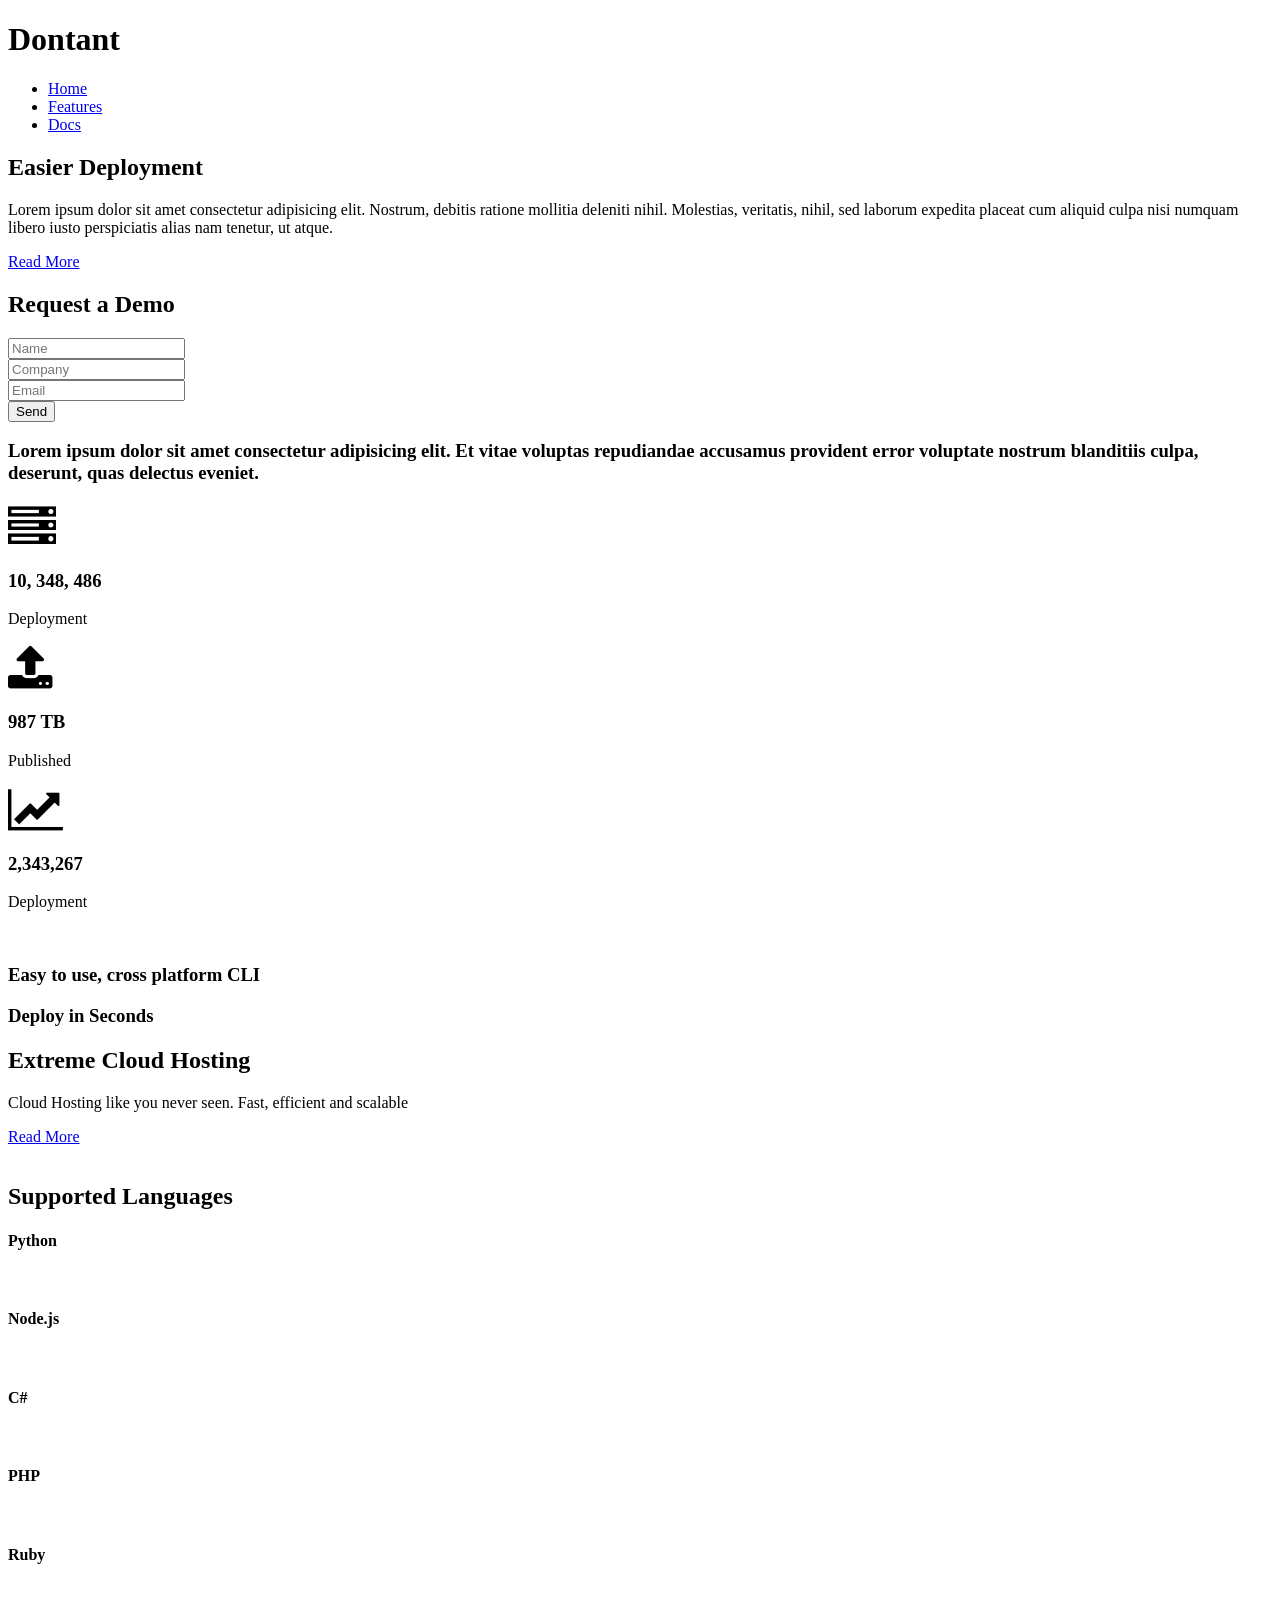
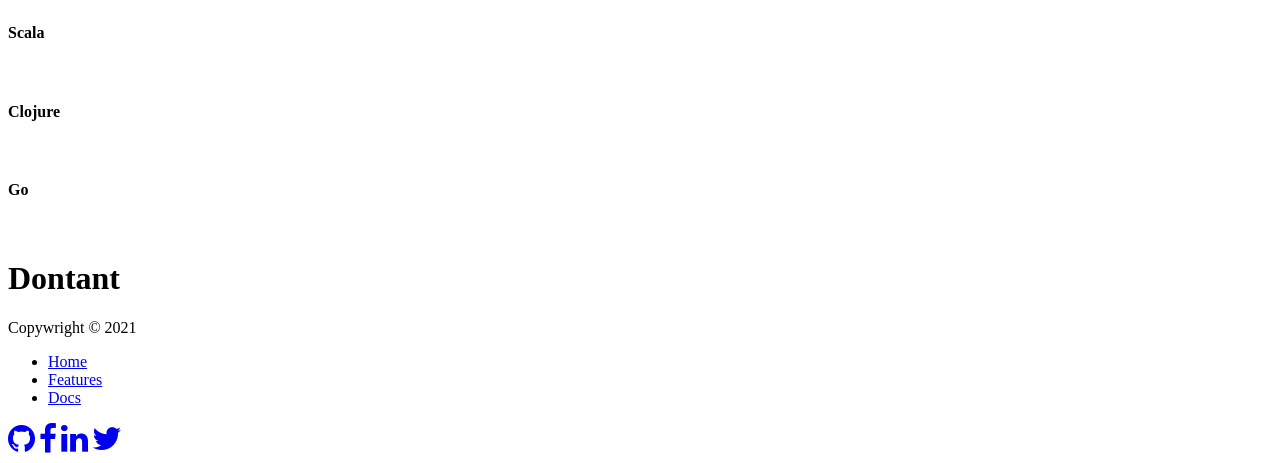
==== index.html @ 6ed9f6f9 "Add files via upload" ====
<!DOCTYPE html>
<html lang="en">
<head>
	<meta charset="UTF-8">
	<meta name="viewport" content="width=device-width, initial-scale=1.0">
	<link rel="stylesheet" href="CSS/styles.css">
	
	<link rel="stylesheet" href="https://stackpath.bootstrapcdn.com/font-awesome/4.7.0/css/font-awesome.min.css" integrity="sha384-wvfXpqpZZVQGK6TAh5PVlGOfQNHSoD2xbE+QkPxCAFlNEevoEH3Sl0sibVcOQVnN" crossorigin="anonymous">
	
	<title>Dontant | Cloud Hosting For Everyone</title>
</head>
<body>
	<!-- Navbar -->
	<div class="navbar">
		<div class="container flex">
			<h1 class="logo">Dontant</h1>
			<nav>
				<ul>
					<li><a href="index.html">Home</a></li>
					<li><a href="features.html">Features</a></li>
					<li><a href="docs.html">Docs</a></li>
				</ul>
			</nav>
		</div>
	</div>

	<!-- Showcase -->
	<section class="showcase">
		<div class="container grid">
			<div class="showcase-text">
				<h1>Easier Deployment</h1>
				<p>Lorem ipsum dolor sit amet consectetur adipisicing elit. Nostrum, debitis ratione mollitia deleniti nihil. Molestias, veritatis, nihil, sed laborum expedita placeat cum aliquid culpa nisi numquam libero iusto perspiciatis alias nam tenetur, ut atque.</p>
			    
			    <a href="features.html" class="btn btn-outline">Read More</a>
			</div>

		    <div class="showcase-form card">
		    	<h2>Request a Demo</h2>
		    	<form>
		    		<div class="form-control">
		            	<input type="text" name="name" placeholder="Name" required>
		    		</div>

		    		<div class="form-control">
		            	<input type="text" name="company" placeholder="Company" required>
		    		</div>

		    		<div class="form-control">
		            	<input type="email" name="email" placeholder="Email" required>
		    		</div>
					
					<input type="submit" value="Send" class="btn btn-primary">
		    	</form>
		    </div>
		</div>
	</section>	

	<!--Stats-->
	<div class="stats">
		<div class="container">
			<h3 class="stats-heading text-center my-1">
				Lorem ipsum dolor sit amet consectetur adipisicing elit. Et vitae voluptas repudiandae accusamus provident error voluptate nostrum blanditiis culpa, deserunt, quas delectus eveniet.
			</h3>

			<div class="grid grid-3 text-center my-4">
				<div>
					<i class="fa fa-server fa-3x"></i>
					
					<h3>10, 348, 486</h3>

					<p class="text-secondary">Deployment</p>
				</div>
				
				<div>
					<i class="fa fa-upload fa-3x"></i>
					
					<h3>987 TB</h3>

					<p class="text-secondary">Published</p>
				</div>
				
				<div>
					<i class='fa fa-line-chart fa-3x'></i>
					
					<h3>2,343,267</h3>

					<p class="text-secondary">Deployment</p>
				</div>
			</div>
		</div>
	</div>

	<!-- CLI -->
	<section class="cli">
		<div class="container grid">
			<img src="Images/cli.png" alt="">

			<div class="card">
				<h3>Easy to use, cross platform CLI</h3>
			</div>

			<div class="card">
				<h3>Deploy in Seconds</h3>
			</div>
		</div>
	</section>

	<section class="cloud bg-primary my-2 py-2">
		<div class="container grid">
			<div class="text-center">
				<h2 class="lg">Extreme Cloud Hosting</h2>
				<p class="lead my-1">Cloud Hosting like you never seen.
				Fast, efficient and scalable</p>
				<a href="featres.html" class="btn btn-dark">Read More</a>
			</div>
			<img src="Images/cloud.png" alt="">
		</div>
	</section>

	<!-- Languages -->
	<section class="language">
		<h2 class="md text-center my-2">
			Supported Languages
		</h2>

		<div class="container flex">
			<div class="card">
				<h4>Python</h4>
				<img src="Images/Logos/python.png" alt="">
			</div>

			<div class="card">
				<h4>Node.js</h4>
				<img src="Images/Logos/node.png" alt="">
			</div>

			<div class="card">
				<h4>C#</h4>
				<img src="Images/Logos/csharp.png" alt="">
			</div>

			<div class="card">
				<h4>PHP</h4>
				<img src="Images/Logos/php.png" alt="">
			</div>

			<div class="card">
				<h4>Ruby</h4>
				<img src="Images/Logos/ruby.png" alt="">
			</div>

			<div class="card">
				<h4>Scala</h4>
				<img src="Images/Logos/scala.png" alt="">
			</div>

			<div class="card">
				<h4>Clojure</h4>
				<img src="Images/Logos/clojure.png" alt="">
			</div>

			<div class="card">
				<h4>Go</h4>
				<img src="Images/Logos/go.png" alt="">
			</div>
		</div>
	</section>

	<footer class="footer bg-dark py-5 text-center">
		<div class="container grid grid-3">
			<div>
				<h1>Dontant</h1>
				<p>Copywright &copy; 2021</p>
			</div>
			<nav>
				<ul class="hover">
					<li><a href="index.html">Home</a></li>
					<li><a href="features.html">Features</a></li>
					<li><a href="docs.html">Docs</a></li>
				</ul>
			</nav>

			<div class="social">
				<a href="#"><i class="fa fa-github fa-2x"></i></a>
				<a href="#"><i class="fa fa-facebook fa-2x"></i></a>
				<a href="#"><i class="fa fa-linkedin fa-2x"></i></a>
				<a href="#"><i class="fa fa-twitter fa-2x"></i></a>
			</div>
		</div>
	</footer>	
</body>
</html>
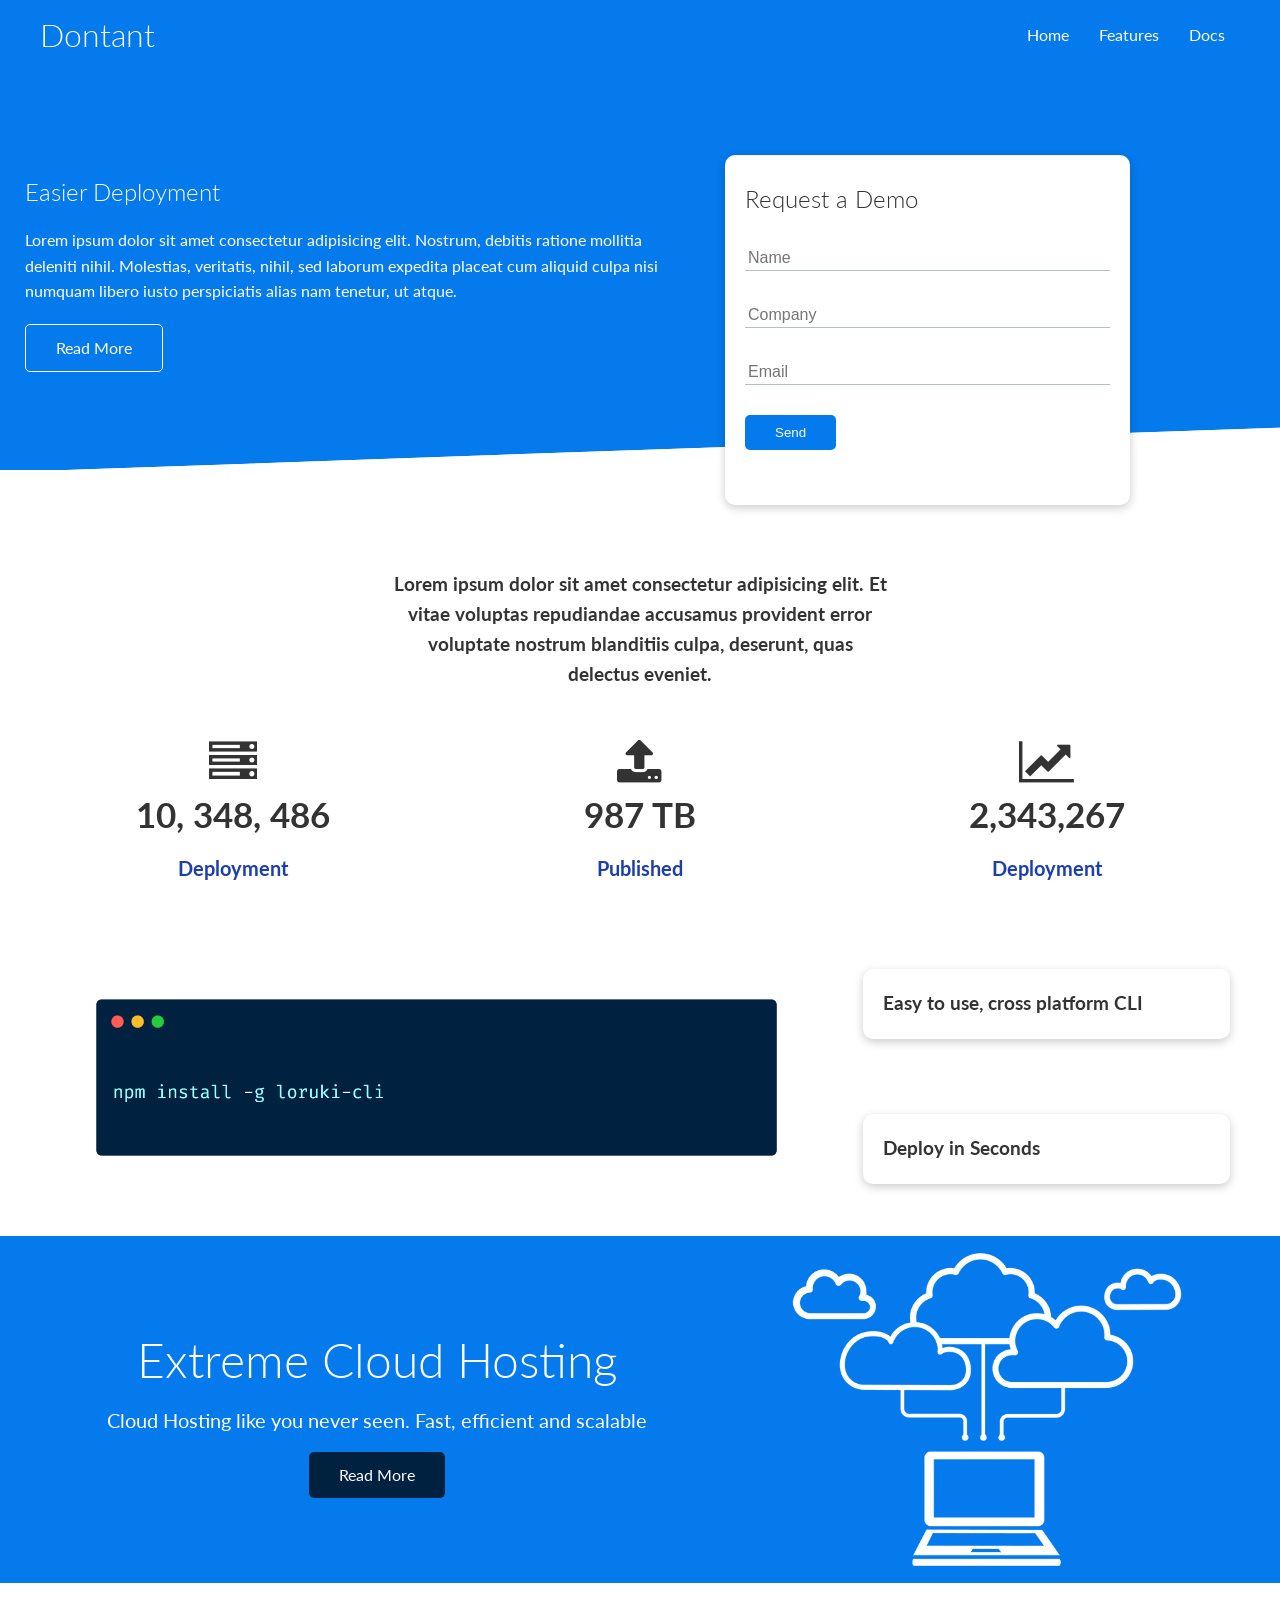
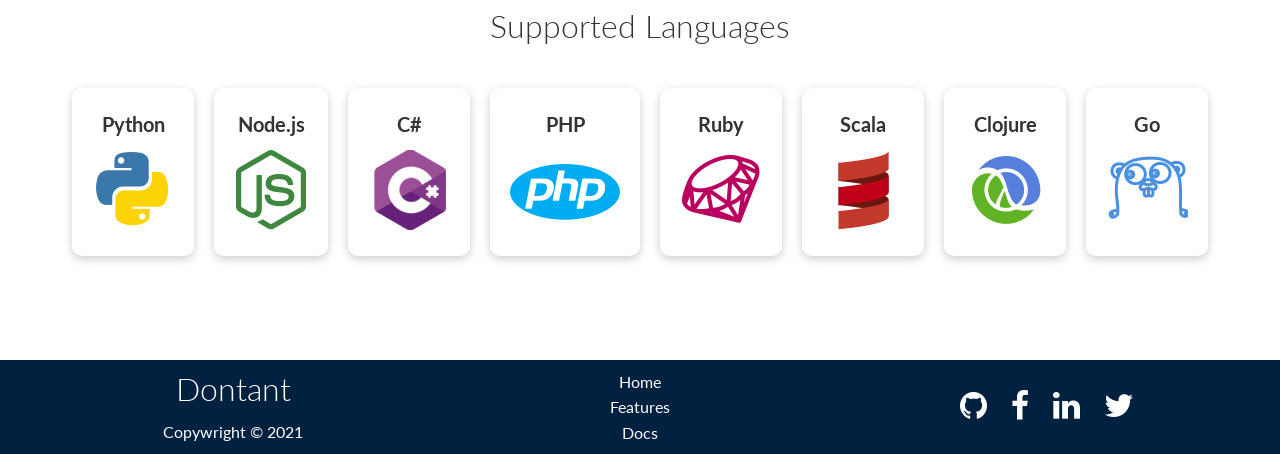
==== commit dcf0a78a: "Add files via upload" ====
--- a/index.html
+++ b/index.html
@@ -1,6 +1,17 @@
 <!DOCTYPE html>
 <html lang="en">
 <head>
+
+	<!-- Favicon -->
+	<link rel="apple-touch-icon" sizes="180x180" href="Images/favicon/apple-touch-icon.png">
+	<link rel="icon" type="image/png" sizes="32x32" href="Images/favicon/favicon-32x32.png">
+	<link rel="icon" type="image/png" sizes="16x16" href="Images/favicon/favicon-16x16.png">
+	<link rel="manifest" href="Images/favicon/site.webmanifest">
+	<link rel="mask-icon" href="Images/favicon/safari-pinned-tab.svg" color="#5bbad5">
+	<meta name="msapplication-TileColor" content="#da532c">
+	<meta name="theme-color" content="#ffffff">
+
+
 	<meta charset="UTF-8">
 	<meta name="viewport" content="width=device-width, initial-scale=1.0">
 	<link rel="stylesheet" href="CSS/styles.css">
--- a/CSS/styles.css
+++ b/CSS/styles.css
@@ -0,0 +1,749 @@
+@import url('https://fonts.googleapis.com/css2?family=Lato:wght@300&display=swap');
+
+:root
+{
+	--primary-color: #047aed;
+	--secondary-color: #1c3faB;
+	--dark-color: #002240;
+	--light-color: #f4f4f4;
+	--success-color: #5cb85c;
+	--error-color: #d9534f;
+}
+	
+a
+{
+	text-decoration: none;	
+}
+
+*
+{
+	padding: 0;
+	margin: 0;
+	box-sizing: border-box;
+}
+
+body
+{
+	font-family: 'Lato', sans-serif;
+	color: #333;
+	line-height: 1.6;
+}
+
+/*Navbar Styling*/
+ul
+{
+	list-style-type: none;
+}
+
+li a
+{
+	text-decoration: none;
+	color: #333;
+}
+
+h1, h2
+{
+	font-weight: 300;
+	line-height: 1.2;
+	margin: 10px 0;
+}
+
+p
+{
+	margin: 10px 0;
+}
+
+img
+{
+	width: 100%;
+}
+
+.navbar
+{
+	background-color: var(--primary-color);
+	color: #fff;
+	height: 70px;
+}
+
+.navbar .flex
+{
+	justify-content: space-between;
+}
+
+.navbar ul
+{
+	display: flex;
+}
+
+.navbar a
+{
+	color: #fff;
+	padding: 10px;
+	margin: 0 5px;
+}
+
+.navbar a:hover, .navbar a:active
+{
+	border-bottom: 2px solid white;
+}
+
+/*Showcase*/
+.showcase
+{
+	background-color: var(--primary-color);
+	height: 400px;
+	color: #fff;
+	position: relative;
+}
+
+.showcase p
+{
+	margin: 20px 0;
+}
+
+.showcase-text
+{
+	animation: slidefromTop 1s ease-out;
+}
+
+.showcase .grid
+{
+	grid-template-columns: 55% 45%;
+	grid-gap: 30px;
+	overflow: visible;
+}
+
+.showcase h1
+{
+	font-size: 40px: 
+}
+
+.showcase-form
+{
+	animation: slidefromBottom 1s ease-out;
+	width: 75%;
+	padding: 40px;
+	position: relative;
+	top: 60px;
+	height: 350px;
+	z-index: 100;
+}
+
+.showcase-form .form-control
+{
+	margin: 30px 0;
+}
+
+.showcase-form input[type="text"], .showcase-form input[type="email"]
+{
+	border: 0;
+	border-bottom: 1px solid #b4becb;
+	width: 100%;
+	padding: 3px;
+	font-size: 16px;
+}
+
+.showcase-form input:focus
+{
+	outline: none;
+}
+
+.showcase::before, .showcase::after
+{
+	content: '';
+	position: absolute;
+	height: 100px;
+	bottom: -80px;
+	right: 0;
+	left: 0;
+	background-color: #fff;
+	transform: skewY(-2deg);
+	-webkit-transform: skewY(-2deg);
+	-moz-transform: skewY(-2deg);
+	-ms-transform: skewY(-2deg);
+	z-index :1;
+}
+
+.stats
+{
+	animation: slidefromLeft 1s ease-out;
+	padding-top: 100px;
+}
+
+.stats-heading
+{
+	display: block;
+	max-width: 500px;
+	margin: auto !important;
+}
+
+.stats .grid h3
+{
+	font-size: 35px;
+}
+
+.stats .grid p
+{
+	font-size: 20px;
+	font-weight: bold;
+}
+
+
+
+/*Utilities*/
+.container
+{
+	max-width: 100%;
+	margin: 0 auto;
+	overflow: auto;
+	padding: 0 40px;
+}
+
+.flex
+{
+	display: flex;
+	justify-content: center;
+	align-items: center;
+	height: 100%;
+}
+
+.grid
+{
+	display: grid;
+	grid-template-columns: repeat(2, 1fr);
+	grid-gap: 20px;
+	justify-content: center;
+	align-items: center;
+	height: 100%;
+}
+
+.text-center
+{
+	text-align: center;
+}
+
+.grid-3
+{
+	grid-template-columns: repeat(3, 1fr);
+}
+
+.card
+{
+	color: #333;
+	background-color: #fff;
+	border-radius: 10px;
+	box-shadow: 0 3px 10px rgba(0, 0, 0, 0.2);
+	padding: 20px;
+	margin: 10px; 
+
+}
+
+.btn
+{
+	display: inline-block;
+	padding: 10px 30px;
+	cursor: pointer;
+	background-color: var(--primary-color);
+	color: #fff;
+	border: none;
+	border-radius: 5px;
+}
+
+.btn-outline
+{
+	background-color: transparent;
+	border: 1px solid #fff;
+}
+
+.btn:hover, .btn:active
+{
+	transform: scale(0.98);
+}
+
+
+.cli .grid
+{
+	grid-template-columns: repeat(3, 1fr);
+	grid-template-rows: repeat(2, 1fr)
+}
+
+.cli .grid >*:first-child
+{
+	grid-column: 1 / span 2;
+	grid-row: 1 / span 2;
+}
+
+/*Cloud*/
+
+.cloud .grid
+{
+	grid-template-columns: 4fr 3fr;
+}
+
+.language .card
+{
+	text-align: center;
+	margin: 18px 10px 40px;
+	transition: transform 0.2s ease;
+}
+
+.language .flex
+{
+	flex-wrap: wrap;
+}
+
+.language .card h4
+{
+	font-size: 20px;
+	margin-bottom: 10px;
+}
+
+.language .card:hover, .language .card:active
+{
+	transform: translateY(-15px);
+}
+
+/*feature*/
+.features-head .grid
+{
+	margin: -32px;
+}
+
+.features-head img
+{
+	width: 200px;
+	justify-self: flex-end; 
+}
+
+.features-sub-head img,
+.docs-head img
+{
+	width: 200px;
+	justify-self: flex-end; 
+}
+
+.features-main .card > i
+{
+	margin-right: 20px;
+}
+
+.features-main .grid
+{
+	padding: 20px;
+}
+
+.features-main .grid > *:first-child
+{
+	grid-column: 1 / span 3;
+}
+
+.features-main .grid > *:nth-child(2)
+{
+	grid-column: 1 / span 2;
+}
+
+.docs-head .grid
+{
+	margin-top: -32\px;
+}
+
+.social a
+{
+	color: #fff;
+}
+
+/*Docs*/
+.docs-main h3
+{
+	margin: 20px 0;
+
+}
+
+.docs-main .grid
+{
+	grid-template-columns: 1fr 2fr;
+	align-items: flex-start;
+}
+
+.docs-main nav li
+{
+	font-size: 17px;
+	padding-bottom: 5px;
+	margin-bottom: 5px;
+	border-bottom: 1px solid #ccc;
+}
+
+.docs-main li a:hover, .docs-main li a:active
+{
+	font-weight: bold;
+}
+/*Footer*/
+.footer
+{
+	position: absolute;
+	width: 100%;
+}
+
+.footer .social a
+{
+	margin:	0 10px;
+}
+
+.bg-primary, .btn-primary
+{
+	background-color: var(--primary-color);
+	color: #fff;
+}
+
+.bg-dark, .btn-dark
+{
+	background-color: var(--dark-color);
+	color: #fff;
+}
+
+.bg-light, .btn-light
+{
+	background-color: var(--light-color);
+	color: #333;
+}
+
+.text-primary
+{
+	color: var(--primary-color);
+}
+
+.text-secondary
+{
+	color: var(--secondary-color);
+}
+
+.text-dark
+{
+	color: var(--dark-color);
+}
+
+.text-light
+{
+	color: var(--light-color);
+}
+.footer li a
+{
+	color: #fff;
+}
+
+.hover:hover, .hover:active
+{
+	color: grey;
+}
+
+.social a:hover, .social a:active
+{
+	color: grey;
+	transition: color 0.3s;
+}
+
+.alert
+{
+	background-color: var(--light-color);
+	padding: 10px 20px;
+	font-weight: bold;
+	margin: 15px 0;
+}
+
+.alert i
+{
+	margin-right: 10px;
+}
+
+.alert-success
+{
+	background-color: var(--success-color);
+	color: #fff;
+}
+
+.alert-error
+{
+	background-color: var(--error-color);
+}
+
+code, pre
+{
+	background-color: #333;
+	color: #fff;
+	padding: 10px;
+}
+.lead
+{
+	font-size: 20px;	
+}
+.sm
+{
+	font-size: 1rem;
+}
+
+.md
+{
+	font-size: 2rem;
+}
+
+.lg
+{
+	font-size: 3rem;
+}
+
+.xl
+{
+	font-size: 4rem;
+}
+/*Margin and Padding*/
+.my-1
+{
+	margin: 1rem 0;	
+}
+
+.my-2
+{
+	margin: 1.5rem 0;
+}
+
+.my-3
+{
+	margin: 2rem 0;
+}
+
+.my-4
+{
+	margin: 3rem 0;
+}
+
+.my-5
+{
+	margin: 4rem 0;
+}
+
+
+.m-1
+{
+	margin: 1rem 0;	
+}
+
+.m-2
+{
+	margin: 1.5rem;
+}
+
+.m-3
+{
+	margin: 2rem;
+}
+
+.m-4
+{
+	margin: 3rem;
+}
+
+.m-5
+{
+	margin: 4rem;
+}
+
+
+.py-1
+{
+	margin: 1rem 0;	
+}
+
+.py-2
+{
+	margin: 1.5rem 0;
+}
+
+.py-3
+{
+	margin: 2rem 0;
+}
+
+.py-4
+{
+	margin: 3rem 0;
+}
+
+.py-5
+{
+	margin: 4rem 0;
+}
+
+
+.p-1
+{
+	padding: 1rem 0;	
+}
+
+.p-2
+{
+	padding: 1.5rem;
+}
+
+.p-3
+{
+	padding: 2rem;
+}
+
+.p-4
+{
+	padding: 3rem;
+}
+
+.p-5
+{
+	padding: 4rem;
+}
+
+/*Animation*/
+@keyframes slidefromLeft
+{
+	0%
+	{
+		transform: translateX(-100%);
+		opacity: 0;
+	}
+
+	100%
+	{
+		transform: translateX(0);
+		opacity: 1;
+	}
+}
+
+@keyframes slidefromRight
+{
+	0%
+	{
+		transform: translateX(100%);
+		opacity: 0;
+	}
+
+	100%
+	{
+		transform: translateX(0);
+		opacity: 1;
+	}
+}
+
+@keyframes slidefromTop
+{
+	0%
+	{
+		transform: translateY(-100%);
+		opacity: 0;
+	}
+
+	100%
+	{
+		transform: translateY(0);
+		opacity: 1;
+	}
+}
+
+@keyframes slidefromBottom
+{
+	0%
+	{
+		transform: translateY(100%);
+		opacity: 0;
+	}
+
+	100%
+	{
+		transform: translateY(0);
+		opacity: 1;
+	}
+}
+
+/*Media Queries*/
+@media (max-width: 996px)
+{
+	.features-main .grid >*:first-child,
+	.features-main .grid > *:nth-child(2)
+	{
+		grid-column: unset;
+	}
+
+	.features-main .grid
+	{
+		grid-template-columns: 1fr;
+		grid-template-rows: 1fr;
+	}
+
+}
+
+@media (max-width: 768px)
+{
+	.grid, 
+	.showcase .grid,
+	.stats .grid,
+	.cli .grid,
+	.cloud .grid,
+	.docs-main .grid
+	{
+		grid-template-columns: 1fr;
+		grid-template-rows: 1fr;
+	}
+
+	.showcase 
+	{
+		height: auto;
+	}
+
+	.showcase-text
+	{
+		text-align: center;
+		margin-top: 40px;
+	}
+
+	.showcase-form
+	{
+		justify-self: center;
+	}
+	.features-head,
+	.features-sub-head,
+	.docs.head
+	{
+		text-align: center;
+	}
+
+	.features-head img,
+	.features-sub-head img,
+	.docs.head img
+	{
+		justify-self: center; 
+	}
+
+}
+
+@media (max-width: 500px)
+{
+	.navbar
+	{
+		height: 110px;
+	}
+
+	.navbar ul
+	{
+		padding: 10px;
+		background-color: rgba(0, 0, 0, 0.1);
+	}
+	.cli .grid > *:first-child
+	{
+		grid-column: 1;
+		grid-row: 1; 	
+	}
+}
+
+@media (max-width: 459px)
+{
+	.navbar .flex
+	{
+		flex-direction: column;
+	}	
+}
